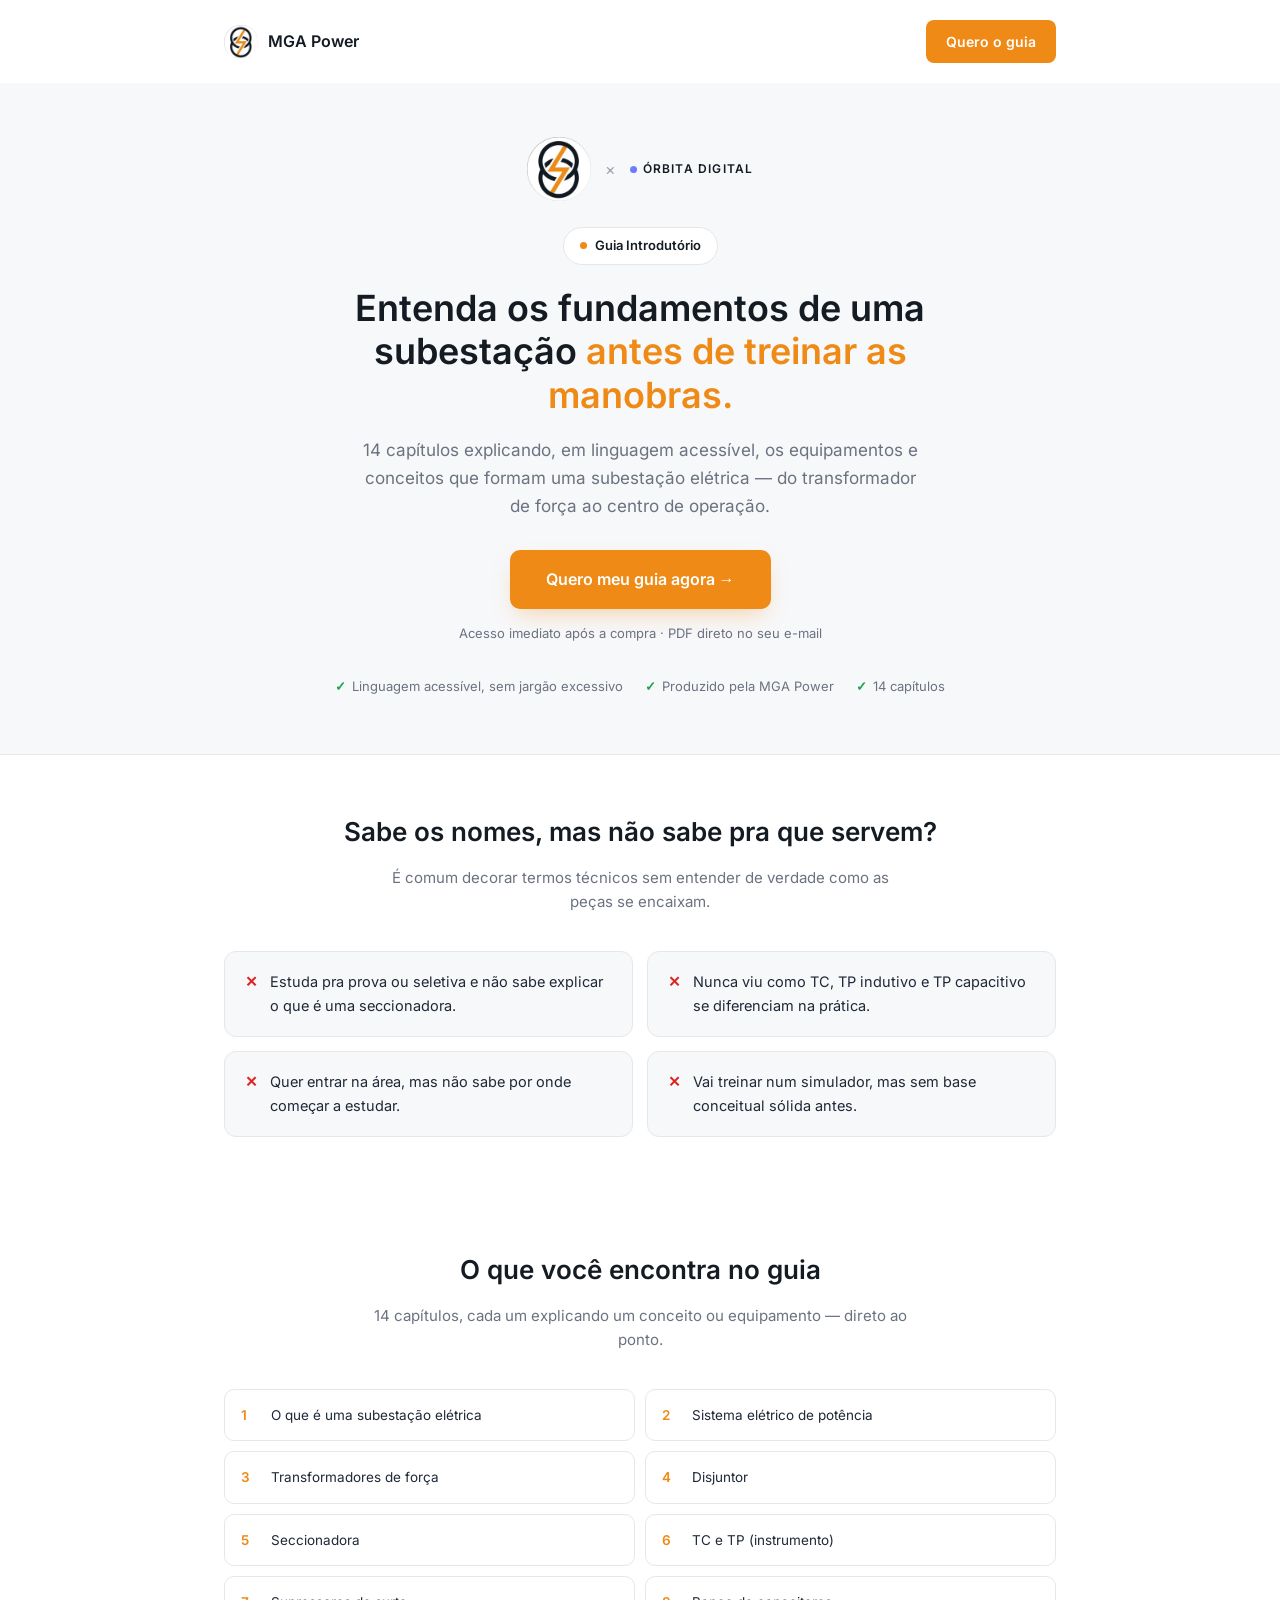
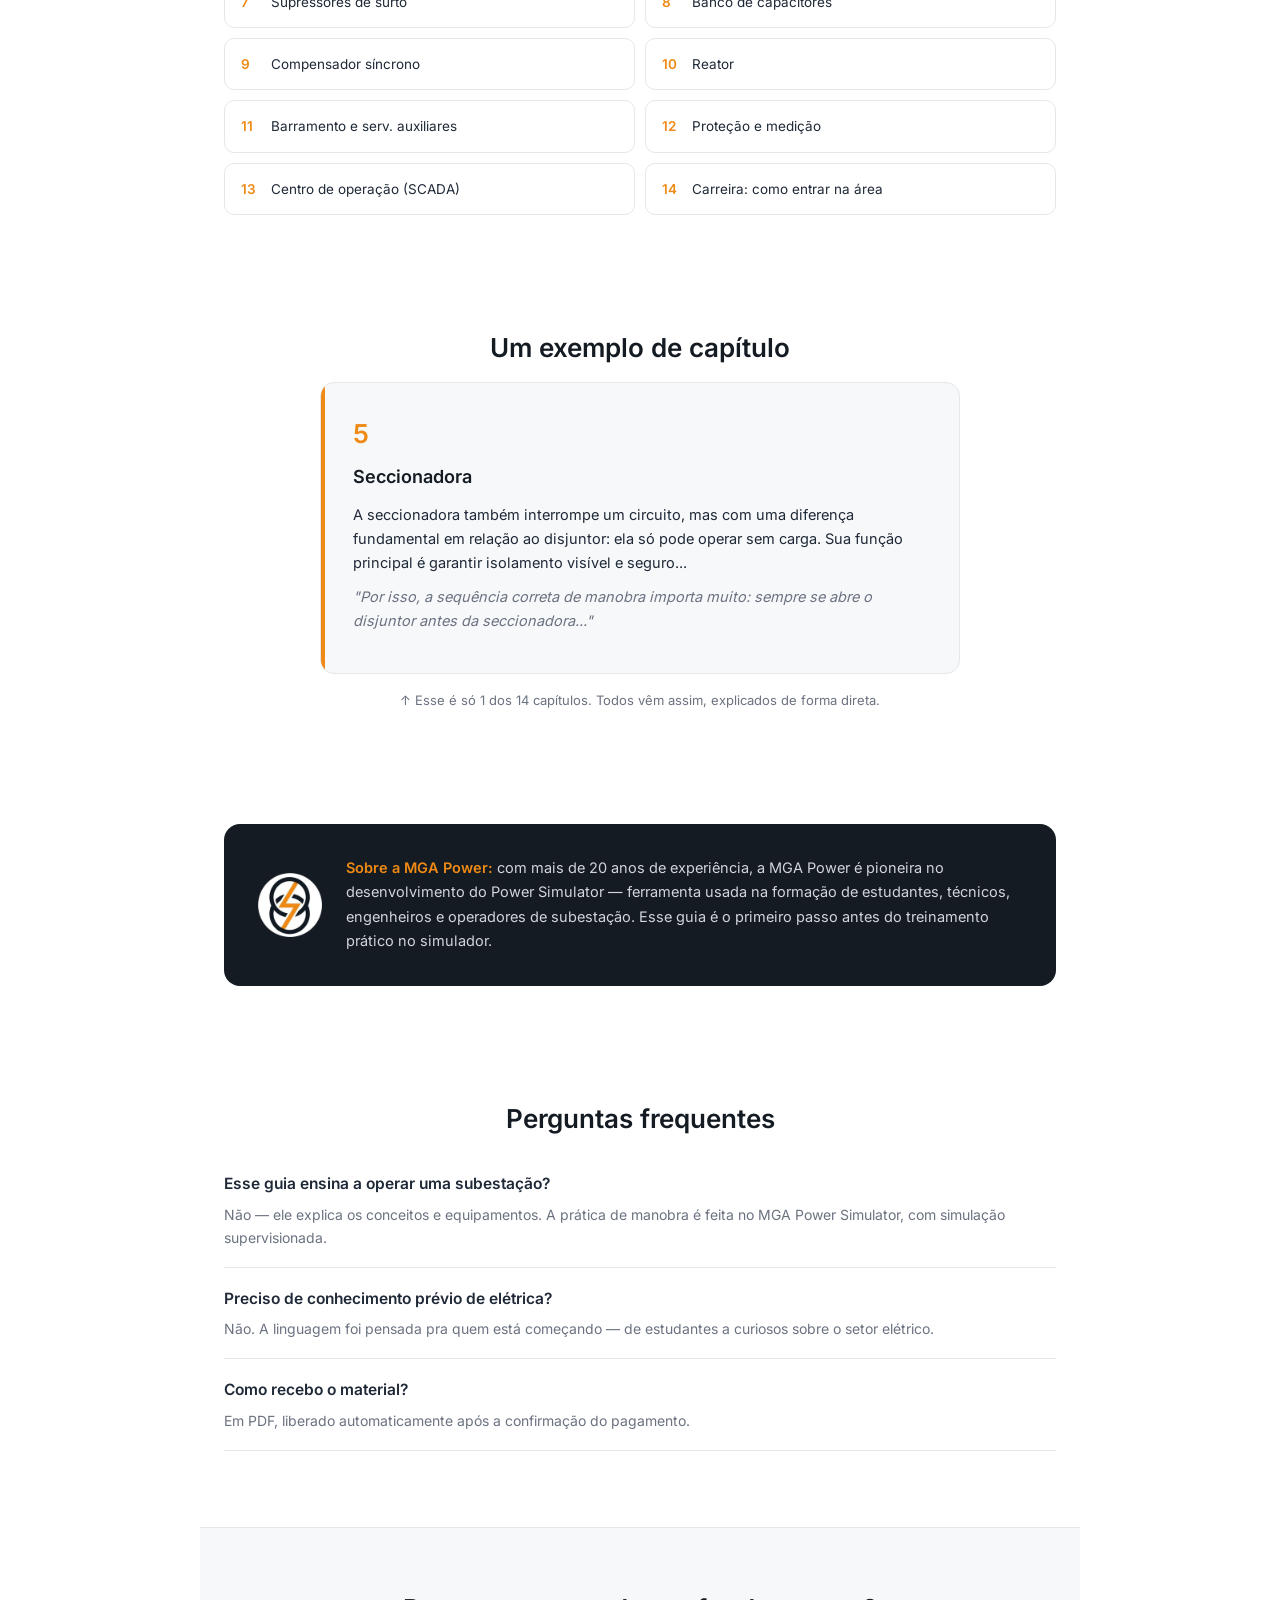
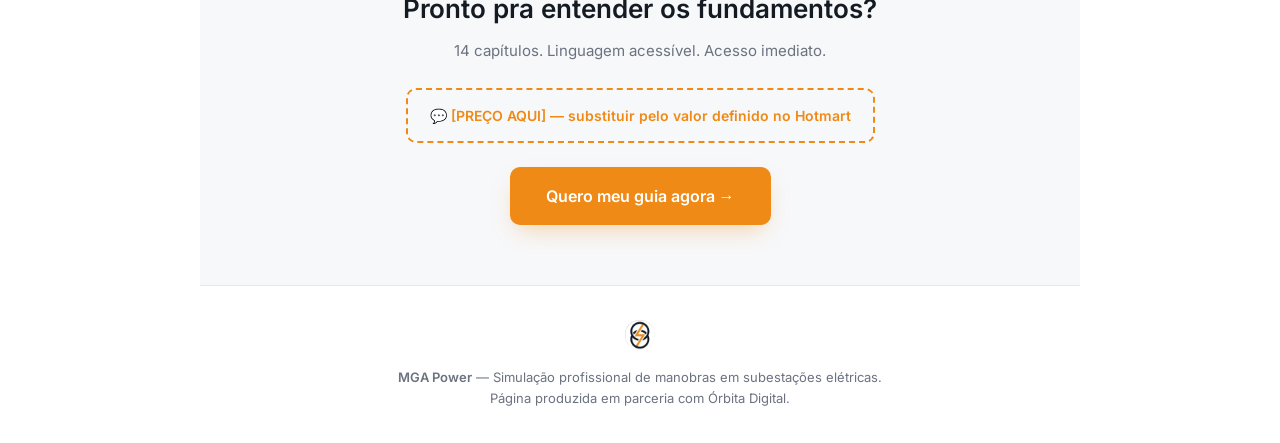
==== mga-power-ebook/index.html @ 6ba68a92 "Publica página de vendas do e-book Fundamentos de Subestações" ====
<!doctype html>
<html lang="pt-BR">
<head>
<meta charset="UTF-8">
<meta name="viewport" content="width=device-width, initial-scale=1.0">
<title>Fundamentos de Subestações Elétricas: Guia Introdutório — MGA Power</title>
<style>
/* cyrillic-ext */
@font-face {
  font-family: 'Inter';
  font-style: normal;
  font-weight: 400;
  font-display: swap;
  src: url([data-uri]) format('woff2');
  unicode-range: U+0460-052F, U+1C80-1C8A, U+20B4, U+2DE0-2DFF, U+A640-A69F, U+FE2E-FE2F;
}
/* cyrillic */
@font-face {
  font-family: 'Inter';
  font-style: normal;
  font-weight: 400;
  font-display: swap;
  src: url([data-uri]) format('woff2');
  unicode-range: U+0301, U+0400-045F, U+0490-0491, U+04B0-04B1, U+2116;
}
/* greek-ext */
@font-face {
  font-family: 'Inter';
  font-style: normal;
  font-weight: 400;
  font-display: swap;
  src: url([data-uri]) format('woff2');
  unicode-range: U+1F00-1FFF;
}
/* greek */
@font-face {
  font-family: 'Inter';
  font-style: normal;
  font-weight: 400;
  font-display: swap;
  src: url([data-uri]) format('woff2');
  unicode-range: U+0370-0377, U+037A-037F, U+0384-038A, U+038C, U+038E-03A1, U+03A3-03FF;
}
/* vietnamese */
@font-face {
  font-family: 'Inter';
  font-style: normal;
  font-weight: 400;
  font-display: swap;
  src: url([data-uri]) format('woff2');
  unicode-range: U+0102-0103, U+0110-0111, U+0128-0129, U+0168-0169, U+01A0-01A1, U+01AF-01B0, U+0300-0301, U+0303-0304, U+0308-0309, U+0323, U+0329, U+1EA0-1EF9, U+20AB;
}
/* latin-ext */
@font-face {
  font-family: 'Inter';
  font-style: normal;
  font-weight: 400;
  font-display: swap;
  src: url([data-uri]) format('woff2');
  unicode-range: U+0100-02BA, U+02BD-02C5, U+02C7-02CC, U+02CE-02D7, U+02DD-02FF, U+0304, U+0308, U+0329, U+1D00-1DBF, U+1E00-1E9F, U+1EF2-1EFF, U+2020, U+20A0-20AB, U+20AD-20C0, U+2113, U+2C60-2C7F, U+A720-A7FF;
}
/* latin */
@font-face {
  font-family: 'Inter';
  font-style: normal;
  font-weight: 400;
  font-display: swap;
  src: url([data-uri]) format('woff2');
  unicode-range: U+0000-00FF, U+0131, U+0152-0153, U+02BB-02BC, U+02C6, U+02DA, U+02DC, U+0304, U+0308, U+0329, U+2000-206F, U+20AC, U+2122, U+2191, U+2193, U+2212, U+2215, U+FEFF, U+FFFD;
}
/* cyrillic-ext */
@font-face {
  font-family: 'Inter';
  font-style: normal;
  font-weight: 500;
  font-display: swap;
  src: url([data-uri]) format('woff2');
  unicode-range: U+0460-052F, U+1C80-1C8A, U+20B4, U+2DE0-2DFF, U+A640-A69F, U+FE2E-FE2F;
}
/* cyrillic */
@font-face {
  font-family: 'Inter';
  font-style: normal;
  font-weight: 500;
  font-display: swap;
  src: url([data-uri]) format('woff2');
  unicode-range: U+0301, U+0400-045F, U+0490-0491, U+04B0-04B1, U+2116;
}
/* greek-ext */
@font-face {
  font-family: 'Inter';
  font-style: normal;
  font-weight: 500;
  font-display: swap;
  src: url([data-uri]) format('woff2');
  unicode-range: U+1F00-1FFF;
}
/* greek */
@font-face {
  font-family: 'Inter';
  font-style: normal;
  font-weight: 500;
  font-display: swap;
  src: url([data-uri]) format('woff2');
  unicode-range: U+0370-0377, U+037A-037F, U+0384-038A, U+038C, U+038E-03A1, U+03A3-03FF;
}
/* vietnamese */
@font-face {
  font-family: 'Inter';
  font-style: normal;
  font-weight: 500;
  font-display: swap;
  src: url([data-uri]) format('woff2');
  unicode-range: U+0102-0103, U+0110-0111, U+0128-0129, U+0168-0169, U+01A0-01A1, U+01AF-01B0, U+0300-0301, U+0303-0304, U+0308-0309, U+0323, U+0329, U+1EA0-1EF9, U+20AB;
}
/* latin-ext */
@font-face {
  font-family: 'Inter';
  font-style: normal;
  font-weight: 500;
  font-display: swap;
  src: url([data-uri]) format('woff2');
  unicode-range: U+0100-02BA, U+02BD-02C5, U+02C7-02CC, U+02CE-02D7, U+02DD-02FF, U+0304, U+0308, U+0329, U+1D00-1DBF, U+1E00-1E9F, U+1EF2-1EFF, U+2020, U+20A0-20AB, U+20AD-20C0, U+2113, U+2C60-2C7F, U+A720-A7FF;
}
/* latin */
@font-face {
  font-family: 'Inter';
  font-style: normal;
  font-weight: 500;
  font-display: swap;
  src: url([data-uri]) format('woff2');
  unicode-range: U+0000-00FF, U+0131, U+0152-0153, U+02BB-02BC, U+02C6, U+02DA, U+02DC, U+0304, U+0308, U+0329, U+2000-206F, U+20AC, U+2122, U+2191, U+2193, U+2212, U+2215, U+FEFF, U+FFFD;
}
/* cyrillic-ext */
@font-face {
  font-family: 'Inter';
  font-style: normal;
  font-weight: 600;
  font-display: swap;
  src: url([data-uri]) format('woff2');
  unicode-range: U+0460-052F, U+1C80-1C8A, U+20B4, U+2DE0-2DFF, U+A640-A69F, U+FE2E-FE2F;
}
/* cyrillic */
@font-face {
  font-family: 'Inter';
  font-style: normal;
  font-weight: 600;
  font-display: swap;
  src: url([data-uri]) format('woff2');
  unicode-range: U+0301, U+0400-045F, U+0490-0491, U+04B0-04B1, U+2116;
}
/* greek-ext */
@font-face {
  font-family: 'Inter';
  font-style: normal;
  font-weight: 600;
  font-display: swap;
  src: url([data-uri]) format('woff2');
  unicode-range: U+1F00-1FFF;
}
/* greek */
@font-face {
  font-family: 'Inter';
  font-style: normal;
  font-weight: 600;
  font-display: swap;
  src: url([data-uri]) format('woff2');
  unicode-range: U+0370-0377, U+037A-037F, U+0384-038A, U+038C, U+038E-03A1, U+03A3-03FF;
}
/* vietnamese */
@font-face {
  font-family: 'Inter';
  font-style: normal;
  font-weight: 600;
  font-display: swap;
  src: url([data-uri]) format('woff2');
  unicode-range: U+0102-0103, U+0110-0111, U+0128-0129, U+0168-0169, U+01A0-01A1, U+01AF-01B0, U+0300-0301, U+0303-0304, U+0308-0309, U+0323, U+0329, U+1EA0-1EF9, U+20AB;
}
/* latin-ext */
@font-face {
  font-family: 'Inter';
  font-style: normal;
  font-weight: 600;
  font-display: swap;
  src: url([data-uri]) format('woff2');
  unicode-range: U+0100-02BA, U+02BD-02C5, U+02C7-02CC, U+02CE-02D7, U+02DD-02FF, U+0304, U+0308, U+0329, U+1D00-1DBF, U+1E00-1E9F, U+1EF2-1EFF, U+2020, U+20A0-20AB, U+20AD-20C0, U+2113, U+2C60-2C7F, U+A720-A7FF;
}
/* latin */
@font-face {
  font-family: 'Inter';
  font-style: normal;
  font-weight: 600;
  font-display: swap;
  src: url([data-uri]) format('woff2');
  unicode-range: U+0000-00FF, U+0131, U+0152-0153, U+02BB-02BC, U+02C6, U+02DA, U+02DC, U+0304, U+0308, U+0329, U+2000-206F, U+20AC, U+2122, U+2191, U+2193, U+2212, U+2215, U+FEFF, U+FFFD;
}
/* cyrillic-ext */
@font-face {
  font-family: 'JetBrains Mono';
  font-style: normal;
  font-weight: 400;
  font-display: swap;
  src: url([data-uri]) format('woff2');
  unicode-range: U+0460-052F, U+1C80-1C8A, U+20B4, U+2DE0-2DFF, U+A640-A69F, U+FE2E-FE2F;
}
/* cyrillic */
@font-face {
  font-family: 'JetBrains Mono';
  font-style: normal;
  font-weight: 400;
  font-display: swap;
  src: url([data-uri]) format('woff2');
  unicode-range: U+0301, U+0400-045F, U+0490-0491, U+04B0-04B1, U+2116;
}
/* greek */
@font-face {
  font-family: 'JetBrains Mono';
  font-style: normal;
  font-weight: 400;
  font-display: swap;
  src: url([data-uri]) format('woff2');
  unicode-range: U+0370-0377, U+037A-037F, U+0384-038A, U+038C, U+038E-03A1, U+03A3-03FF;
}
/* vietnamese */
@font-face {
  font-family: 'JetBrains Mono';
  font-style: normal;
  font-weight: 400;
  font-display: swap;
  src: url([data-uri]) format('woff2');
  unicode-range: U+0102-0103, U+0110-0111, U+0128-0129, U+0168-0169, U+01A0-01A1, U+01AF-01B0, U+0300-0301, U+0303-0304, U+0308-0309, U+0323, U+0329, U+1EA0-1EF9, U+20AB;
}
/* latin-ext */
@font-face {
  font-family: 'JetBrains Mono';
  font-style: normal;
  font-weight: 400;
  font-display: swap;
  src: url([data-uri]) format('woff2');
  unicode-range: U+0100-02BA, U+02BD-02C5, U+02C7-02CC, U+02CE-02D7, U+02DD-02FF, U+0304, U+0308, U+0329, U+1D00-1DBF, U+1E00-1E9F, U+1EF2-1EFF, U+2020, U+20A0-20AB, U+20AD-20C0, U+2113, U+2C60-2C7F, U+A720-A7FF;
}
/* latin */
@font-face {
  font-family: 'JetBrains Mono';
  font-style: normal;
  font-weight: 400;
  font-display: swap;
  src: url([data-uri]) format('woff2');
  unicode-range: U+0000-00FF, U+0131, U+0152-0153, U+02BB-02BC, U+02C6, U+02DA, U+02DC, U+0304, U+0308, U+0329, U+2000-206F, U+20AC, U+2122, U+2191, U+2193, U+2212, U+2215, U+FEFF, U+FFFD;
}
/* cyrillic-ext */
@font-face {
  font-family: 'JetBrains Mono';
  font-style: normal;
  font-weight: 500;
  font-display: swap;
  src: url([data-uri]) format('woff2');
  unicode-range: U+0460-052F, U+1C80-1C8A, U+20B4, U+2DE0-2DFF, U+A640-A69F, U+FE2E-FE2F;
}
/* cyrillic */
@font-face {
  font-family: 'JetBrains Mono';
  font-style: normal;
  font-weight: 500;
  font-display: swap;
  src: url([data-uri]) format('woff2');
  unicode-range: U+0301, U+0400-045F, U+0490-0491, U+04B0-04B1, U+2116;
}
/* greek */
@font-face {
  font-family: 'JetBrains Mono';
  font-style: normal;
  font-weight: 500;
  font-display: swap;
  src: url([data-uri]) format('woff2');
  unicode-range: U+0370-0377, U+037A-037F, U+0384-038A, U+038C, U+038E-03A1, U+03A3-03FF;
}
/* vietnamese */
@font-face {
  font-family: 'JetBrains Mono';
  font-style: normal;
  font-weight: 500;
  font-display: swap;
  src: url([data-uri]) format('woff2');
  unicode-range: U+0102-0103, U+0110-0111, U+0128-0129, U+0168-0169, U+01A0-01A1, U+01AF-01B0, U+0300-0301, U+0303-0304, U+0308-0309, U+0323, U+0329, U+1EA0-1EF9, U+20AB;
}
/* latin-ext */
@font-face {
  font-family: 'JetBrains Mono';
  font-style: normal;
  font-weight: 500;
  font-display: swap;
  src: url([data-uri]) format('woff2');
  unicode-range: U+0100-02BA, U+02BD-02C5, U+02C7-02CC, U+02CE-02D7, U+02DD-02FF, U+0304, U+0308, U+0329, U+1D00-1DBF, U+1E00-1E9F, U+1EF2-1EFF, U+2020, U+20A0-20AB, U+20AD-20C0, U+2113, U+2C60-2C7F, U+A720-A7FF;
}
/* latin */
@font-face {
  font-family: 'JetBrains Mono';
  font-style: normal;
  font-weight: 500;
  font-display: swap;
  src: url([data-uri]) format('woff2');
  unicode-range: U+0000-00FF, U+0131, U+0152-0153, U+02BB-02BC, U+02C6, U+02DA, U+02DC, U+0304, U+0308, U+0329, U+2000-206F, U+20AC, U+2122, U+2191, U+2193, U+2212, U+2215, U+FEFF, U+FFFD;
}
/* devanagari */
@font-face {
  font-family: 'Poppins';
  font-style: normal;
  font-weight: 400;
  font-display: swap;
  src: url([data-uri]) format('woff2');
  unicode-range: U+0900-097F, U+1CD0-1CF9, U+200C-200D, U+20A8, U+20B9, U+20F0, U+25CC, U+A830-A839, U+A8E0-A8FF, U+11B00-11B09;
}
/* latin-ext */
@font-face {
  font-family: 'Poppins';
  font-style: normal;
  font-weight: 400;
  font-display: swap;
  src: url([data-uri]) format('woff2');
  unicode-range: U+0100-02BA, U+02BD-02C5, U+02C7-02CC, U+02CE-02D7, U+02DD-02FF, U+0304, U+0308, U+0329, U+1D00-1DBF, U+1E00-1E9F, U+1EF2-1EFF, U+2020, U+20A0-20AB, U+20AD-20C0, U+2113, U+2C60-2C7F, U+A720-A7FF;
}
/* latin */
@font-face {
  font-family: 'Poppins';
  font-style: normal;
  font-weight: 400;
  font-display: swap;
  src: url([data-uri]) format('woff2');
  unicode-range: U+0000-00FF, U+0131, U+0152-0153, U+02BB-02BC, U+02C6, U+02DA, U+02DC, U+0304, U+0308, U+0329, U+2000-206F, U+20AC, U+2122, U+2191, U+2193, U+2212, U+2215, U+FEFF, U+FFFD;
}
/* devanagari */
@font-face {
  font-family: 'Poppins';
  font-style: normal;
  font-weight: 600;
  font-display: swap;
  src: url([data-uri]) format('woff2');
  unicode-range: U+0900-097F, U+1CD0-1CF9, U+200C-200D, U+20A8, U+20B9, U+20F0, U+25CC, U+A830-A839, U+A8E0-A8FF, U+11B00-11B09;
}
/* latin-ext */
@font-face {
  font-family: 'Poppins';
  font-style: normal;
  font-weight: 600;
  font-display: swap;
  src: url([data-uri]) format('woff2');
  unicode-range: U+0100-02BA, U+02BD-02C5, U+02C7-02CC, U+02CE-02D7, U+02DD-02FF, U+0304, U+0308, U+0329, U+1D00-1DBF, U+1E00-1E9F, U+1EF2-1EFF, U+2020, U+20A0-20AB, U+20AD-20C0, U+2113, U+2C60-2C7F, U+A720-A7FF;
}
/* latin */
@font-face {
  font-family: 'Poppins';
  font-style: normal;
  font-weight: 600;
  font-display: swap;
  src: url([data-uri]) format('woff2');
  unicode-range: U+0000-00FF, U+0131, U+0152-0153, U+02BB-02BC, U+02C6, U+02DA, U+02DC, U+0304, U+0308, U+0329, U+2000-206F, U+20AC, U+2122, U+2191, U+2193, U+2212, U+2215, U+FEFF, U+FFFD;
}
/* devanagari */
@font-face {
  font-family: 'Poppins';
  font-style: normal;
  font-weight: 700;
  font-display: swap;
  src: url([data-uri]) format('woff2');
  unicode-range: U+0900-097F, U+1CD0-1CF9, U+200C-200D, U+20A8, U+20B9, U+20F0, U+25CC, U+A830-A839, U+A8E0-A8FF, U+11B00-11B09;
}
/* latin-ext */
@font-face {
  font-family: 'Poppins';
  font-style: normal;
  font-weight: 700;
  font-display: swap;
  src: url([data-uri]) format('woff2');
  unicode-range: U+0100-02BA, U+02BD-02C5, U+02C7-02CC, U+02CE-02D7, U+02DD-02FF, U+0304, U+0308, U+0329, U+1D00-1DBF, U+1E00-1E9F, U+1EF2-1EFF, U+2020, U+20A0-20AB, U+20AD-20C0, U+2113, U+2C60-2C7F, U+A720-A7FF;
}
/* latin */
@font-face {
  font-family: 'Poppins';
  font-style: normal;
  font-weight: 700;
  font-display: swap;
  src: url([data-uri]) format('woff2');
  unicode-range: U+0000-00FF, U+0131, U+0152-0153, U+02BB-02BC, U+02C6, U+02DA, U+02DC, U+0304, U+0308, U+0329, U+2000-206F, U+20AC, U+2122, U+2191, U+2193, U+2212, U+2215, U+FEFF, U+FFFD;
}
/* devanagari */
@font-face {
  font-family: 'Poppins';
  font-style: normal;
  font-weight: 800;
  font-display: swap;
  src: url([data-uri]) format('woff2');
  unicode-range: U+0900-097F, U+1CD0-1CF9, U+200C-200D, U+20A8, U+20B9, U+20F0, U+25CC, U+A830-A839, U+A8E0-A8FF, U+11B00-11B09;
}
/* latin-ext */
@font-face {
  font-family: 'Poppins';
  font-style: normal;
  font-weight: 800;
  font-display: swap;
  src: url([data-uri]) format('woff2');
  unicode-range: U+0100-02BA, U+02BD-02C5, U+02C7-02CC, U+02CE-02D7, U+02DD-02FF, U+0304, U+0308, U+0329, U+1D00-1DBF, U+1E00-1E9F, U+1EF2-1EFF, U+2020, U+20A0-20AB, U+20AD-20C0, U+2113, U+2C60-2C7F, U+A720-A7FF;
}
/* latin */
@font-face {
  font-family: 'Poppins';
  font-style: normal;
  font-weight: 800;
  font-display: swap;
  src: url([data-uri]) format('woff2');
  unicode-range: U+0000-00FF, U+0131, U+0152-0153, U+02BB-02BC, U+02C6, U+02DA, U+02DC, U+0304, U+0308, U+0329, U+2000-206F, U+20AC, U+2122, U+2191, U+2193, U+2212, U+2215, U+FEFF, U+FFFD;
}

</style>
<style>
  :root{
    --bg:#ffffff;
    --bg-alt:#f7f8fa;
    --orange:#EE8A15;
    --navy:#141B22;
    --text:#1f2937;
    --dim:#6b7280;
    --border:#e5e7eb;
    --green:#16a34a;
  }
  *{box-sizing:border-box;margin:0;padding:0;}
  html{scroll-behavior:smooth;}
  body{background:var(--bg);color:var(--text);font-family:'Inter',sans-serif;line-height:1.65;}
  h1,h2,h3{font-family:'Inter',sans-serif;color:var(--navy);}
  a{color:inherit;}
  .wrap{max-width:880px;margin:0 auto;padding:0 24px;}

  nav{display:flex;align-items:center;justify-content:space-between;padding:20px 24px;max-width:880px;margin:0 auto;}
  .brand{display:flex;align-items:center;gap:10px;font-weight:800;font-size:16px;color:var(--navy);}
  .brand img{height:34px;width:34px;}
  .nav-cta{font-size:14px;font-weight:700;padding:10px 20px;border-radius:8px;background:var(--orange);color:#fff;text-decoration:none;}

  .hero{text-align:center;padding:54px 24px 56px;background:var(--bg-alt);border-bottom:1px solid var(--border);}
  .logos{display:flex;align-items:center;justify-content:center;gap:14px;margin-bottom:26px;}
  .logos img{height:64px;width:64px;}
  .logos .x{color:#9ca3af;font-size:16px;}
  .orbita-mark{display:flex;align-items:center;gap:6px;font-weight:700;font-size:12px;letter-spacing:1.2px;text-transform:uppercase;color:var(--navy);}
  .orbita-mark .dot{width:7px;height:7px;border-radius:50%;background:linear-gradient(135deg,#4a9eff,#8b5cf6);}
  .eyebrow{display:inline-flex;align-items:center;gap:8px;font-size:13px;font-weight:700;color:var(--navy);background:#fff;border:1px solid var(--border);padding:7px 16px;border-radius:999px;margin-bottom:22px;}
  .eyebrow .dot{width:7px;height:7px;border-radius:50%;background:var(--orange);}
  .hero h1{font-size:36px;font-weight:800;line-height:1.22;margin-bottom:18px;max-width:680px;margin-left:auto;margin-right:auto;}
  .hero h1 .accent{color:var(--orange);}
  .hero p.sub{font-size:17px;color:var(--dim);max-width:560px;margin:0 auto 30px;}
  .cta-btn{display:inline-block;font-weight:700;font-size:16px;padding:16px 36px;border-radius:10px;text-decoration:none;color:#fff;background:var(--orange);box-shadow:0 10px 24px -8px #ee8a1566;}
  .cta-sub{margin-top:14px;font-size:13px;color:var(--dim);}
  .trust-row{display:flex;gap:22px;justify-content:center;margin-top:32px;flex-wrap:wrap;font-size:13px;color:var(--dim);}
  .trust-row span{display:flex;align-items:center;gap:6px;}
  .trust-row .ico{color:var(--green);font-weight:800;}

  section{padding:56px 0;}
  .section-title{font-size:26px;font-weight:800;text-align:center;margin-bottom:12px;}
  .section-sub{text-align:center;color:var(--dim);max-width:540px;margin:0 auto 36px;font-size:15px;}

  .pain-grid{display:grid;grid-template-columns:1fr 1fr;gap:14px;}
  .pain-item{background:var(--bg-alt);border:1px solid var(--border);border-radius:12px;padding:18px 20px;font-size:14.5px;color:var(--text);display:flex;gap:12px;align-items:flex-start;}
  .pain-item .x{color:#dc2626;font-weight:800;flex-shrink:0;}

  .chapters-grid{display:grid;grid-template-columns:1fr 1fr;gap:10px;}
  .chapter-chip{background:#fff;border:1px solid var(--border);border-radius:10px;padding:14px 16px;font-size:13.5px;display:flex;gap:10px;align-items:center;}
  .chapter-chip .n{font-weight:800;color:var(--orange);width:20px;flex-shrink:0;}

  .preview-card{background:var(--bg-alt);border:1px solid var(--border);border-radius:14px;padding:30px 32px;max-width:640px;margin:0 auto;position:relative;overflow:hidden;}
  .preview-card::before{content:"";position:absolute;top:0;left:0;width:4px;height:100%;background:var(--orange);}
  .preview-card .num{font-weight:800;font-size:26px;color:var(--orange);margin-bottom:6px;}
  .preview-card h3{font-size:18px;margin-bottom:12px;}
  .preview-card p{font-size:14.5px;color:var(--text);margin-bottom:10px;}
  .preview-tag{text-align:center;font-size:13px;color:var(--dim);margin-top:16px;}

  .about-box{display:flex;gap:24px;align-items:center;background:var(--navy);color:#fff;border-radius:16px;padding:32px 34px;}
  .about-box img{height:64px;width:64px;flex-shrink:0;}
  .about-box p{color:#d1d5db;font-size:14.5px;line-height:1.7;margin:0;}
  .about-box strong{color:var(--orange);}

  .faq-item{border-bottom:1px solid var(--border);padding:18px 0;}
  .faq-item h4{font-size:15.5px;margin-bottom:6px;}
  .faq-item p{font-size:14px;color:var(--dim);}

  .final-cta{text-align:center;padding:60px 24px;margin:20px auto 0;max-width:880px;background:var(--bg-alt);border-top:1px solid var(--border);border-bottom:1px solid var(--border);}
  .price-box{margin:24px 0;}
  .price-placeholder{font-size:14px;font-weight:700;color:var(--orange);border:2px dashed var(--orange);border-radius:10px;padding:14px 22px;display:inline-block;}

  footer{text-align:center;padding:34px 24px;color:var(--dim);font-size:13px;}
  footer img{height:30px;width:30px;margin-bottom:10px;}

  @media (max-width:640px){
    .hero h1{font-size:27px;}
    .pain-grid,.chapters-grid{grid-template-columns:1fr;}
    .about-box{flex-direction:column;text-align:center;}
  }
</style>
</head>
<body>

  <nav>
    <div class="brand"><img src="[data-uri]" alt="MGA Power">MGA Power</div>
    <a href="#comprar" class="nav-cta">Quero o guia</a>
  </nav>

  <div class="hero">
    <div class="logos">
      <img src="[data-uri]" alt="MGA Power">
      <span class="x">×</span>
      <span class="orbita-mark"><span class="dot"></span>Órbita Digital</span>
    </div>
    <span class="eyebrow"><span class="dot"></span>Guia Introdutório</span>
    <h1>Entenda os fundamentos de uma subestação <span class="accent">antes de treinar as manobras.</span></h1>
    <p class="sub">14 capítulos explicando, em linguagem acessível, os equipamentos e conceitos que formam uma subestação elétrica — do transformador de força ao centro de operação.</p>
    <a href="https://pay.hotmart.com/N107026450N" target="_blank" rel="noopener" class="cta-btn">Quero meu guia agora →</a>
    <div class="cta-sub">Acesso imediato após a compra · PDF direto no seu e-mail</div>
    <div class="trust-row">
      <span><span class="ico">✓</span> Linguagem acessível, sem jargão excessivo</span>
      <span><span class="ico">✓</span> Produzido pela MGA Power</span>
      <span><span class="ico">✓</span> 14 capítulos</span>
    </div>
  </div>

  <div class="wrap">

    <section id="dor">
      <h2 class="section-title">Sabe os nomes, mas não sabe pra que servem?</h2>
      <p class="section-sub">É comum decorar termos técnicos sem entender de verdade como as peças se encaixam.</p>
      <div class="pain-grid">
        <div class="pain-item"><span class="x">✕</span> Estuda pra prova ou seletiva e não sabe explicar o que é uma seccionadora.</div>
        <div class="pain-item"><span class="x">✕</span> Nunca viu como TC, TP indutivo e TP capacitivo se diferenciam na prática.</div>
        <div class="pain-item"><span class="x">✕</span> Quer entrar na área, mas não sabe por onde começar a estudar.</div>
        <div class="pain-item"><span class="x">✕</span> Vai treinar num simulador, mas sem base conceitual sólida antes.</div>
      </div>
    </section>

    <section id="solucao">
      <h2 class="section-title">O que você encontra no guia</h2>
      <p class="section-sub">14 capítulos, cada um explicando um conceito ou equipamento — direto ao ponto.</p>
      <div class="chapters-grid">
        <div class="chapter-chip"><span class="n">1</span>O que é uma subestação elétrica</div>
        <div class="chapter-chip"><span class="n">2</span>Sistema elétrico de potência</div>
        <div class="chapter-chip"><span class="n">3</span>Transformadores de força</div>
        <div class="chapter-chip"><span class="n">4</span>Disjuntor</div>
        <div class="chapter-chip"><span class="n">5</span>Seccionadora</div>
        <div class="chapter-chip"><span class="n">6</span>TC e TP (instrumento)</div>
        <div class="chapter-chip"><span class="n">7</span>Supressores de surto</div>
        <div class="chapter-chip"><span class="n">8</span>Banco de capacitores</div>
        <div class="chapter-chip"><span class="n">9</span>Compensador síncrono</div>
        <div class="chapter-chip"><span class="n">10</span>Reator</div>
        <div class="chapter-chip"><span class="n">11</span>Barramento e serv. auxiliares</div>
        <div class="chapter-chip"><span class="n">12</span>Proteção e medição</div>
        <div class="chapter-chip"><span class="n">13</span>Centro de operação (SCADA)</div>
        <div class="chapter-chip"><span class="n">14</span>Carreira: como entrar na área</div>
      </div>
    </section>

    <section id="preview">
      <h2 class="section-title">Um exemplo de capítulo</h2>
      <div class="preview-card">
        <div class="num">5</div>
        <h3>Seccionadora</h3>
        <p>A seccionadora também interrompe um circuito, mas com uma diferença fundamental em relação ao disjuntor: ela só pode operar sem carga. Sua função principal é garantir isolamento visível e seguro...</p>
        <p style="color:var(--dim);font-style:italic;">"Por isso, a sequência correta de manobra importa muito: sempre se abre o disjuntor antes da seccionadora..."</p>
      </div>
      <p class="preview-tag">↑ Esse é só 1 dos 14 capítulos. Todos vêm assim, explicados de forma direta.</p>
    </section>

    <section id="sobre">
      <div class="about-box">
        <img src="[data-uri]" alt="MGA Power">
        <p><strong>Sobre a MGA Power:</strong> com mais de 20 anos de experiência, a MGA Power é pioneira no desenvolvimento do Power Simulator — ferramenta usada na formação de estudantes, técnicos, engenheiros e operadores de subestação. Esse guia é o primeiro passo antes do treinamento prático no simulador.</p>
      </div>
    </section>

    <section id="faq">
      <h2 class="section-title">Perguntas frequentes</h2>
      <div class="faq-item">
        <h4>Esse guia ensina a operar uma subestação?</h4>
        <p>Não — ele explica os conceitos e equipamentos. A prática de manobra é feita no MGA Power Simulator, com simulação supervisionada.</p>
      </div>
      <div class="faq-item">
        <h4>Preciso de conhecimento prévio de elétrica?</h4>
        <p>Não. A linguagem foi pensada pra quem está começando — de estudantes a curiosos sobre o setor elétrico.</p>
      </div>
      <div class="faq-item">
        <h4>Como recebo o material?</h4>
        <p>Em PDF, liberado automaticamente após a confirmação do pagamento.</p>
      </div>
    </section>

  </div>

  <div class="final-cta" id="comprar">
    <h2 class="section-title" style="margin-bottom:8px;">Pronto pra entender os fundamentos?</h2>
    <p class="section-sub" style="margin-bottom:0;">14 capítulos. Linguagem acessível. Acesso imediato.</p>
    <div class="price-box">
      <div class="price-placeholder">💬 [PREÇO AQUI] — substituir pelo valor definido no Hotmart</div>
    </div>
    <a href="https://pay.hotmart.com/N107026450N" target="_blank" rel="noopener" class="cta-btn">Quero meu guia agora →</a>
  </div>

  <footer>
    <img src="[data-uri]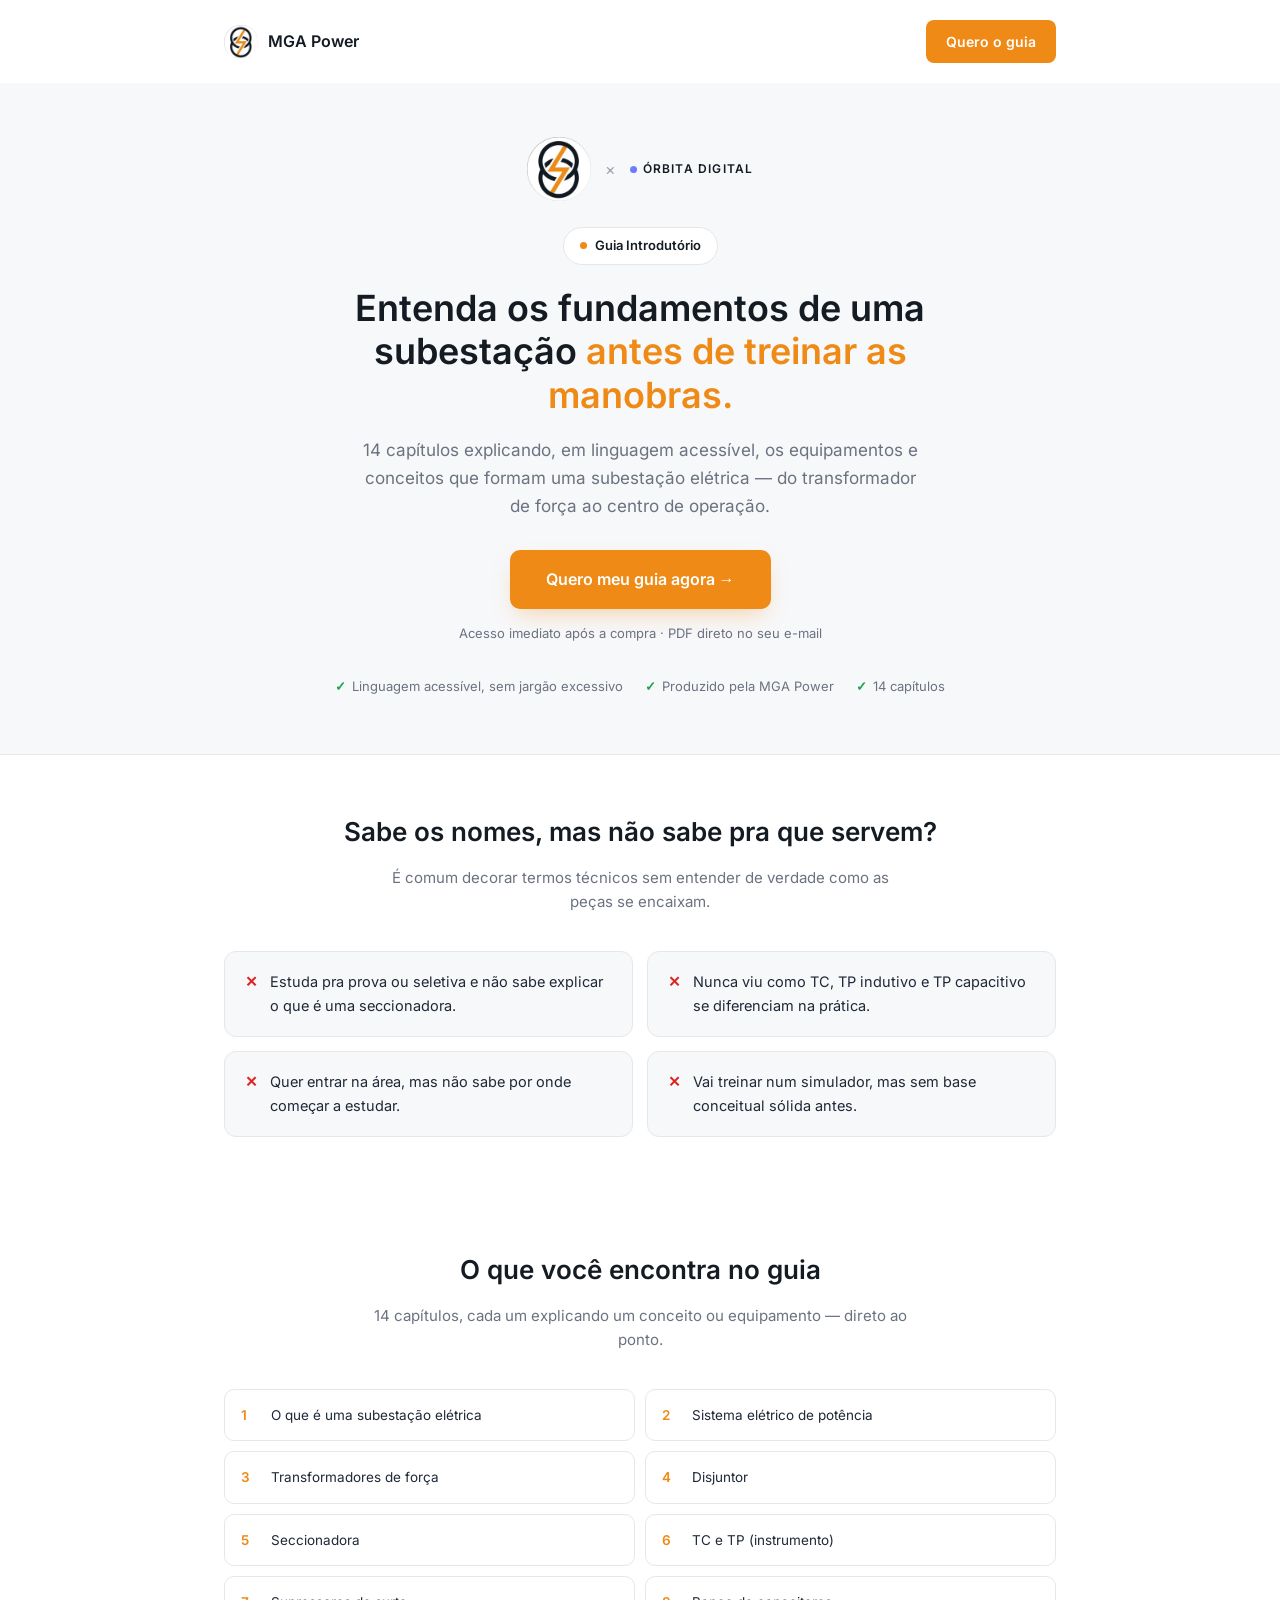
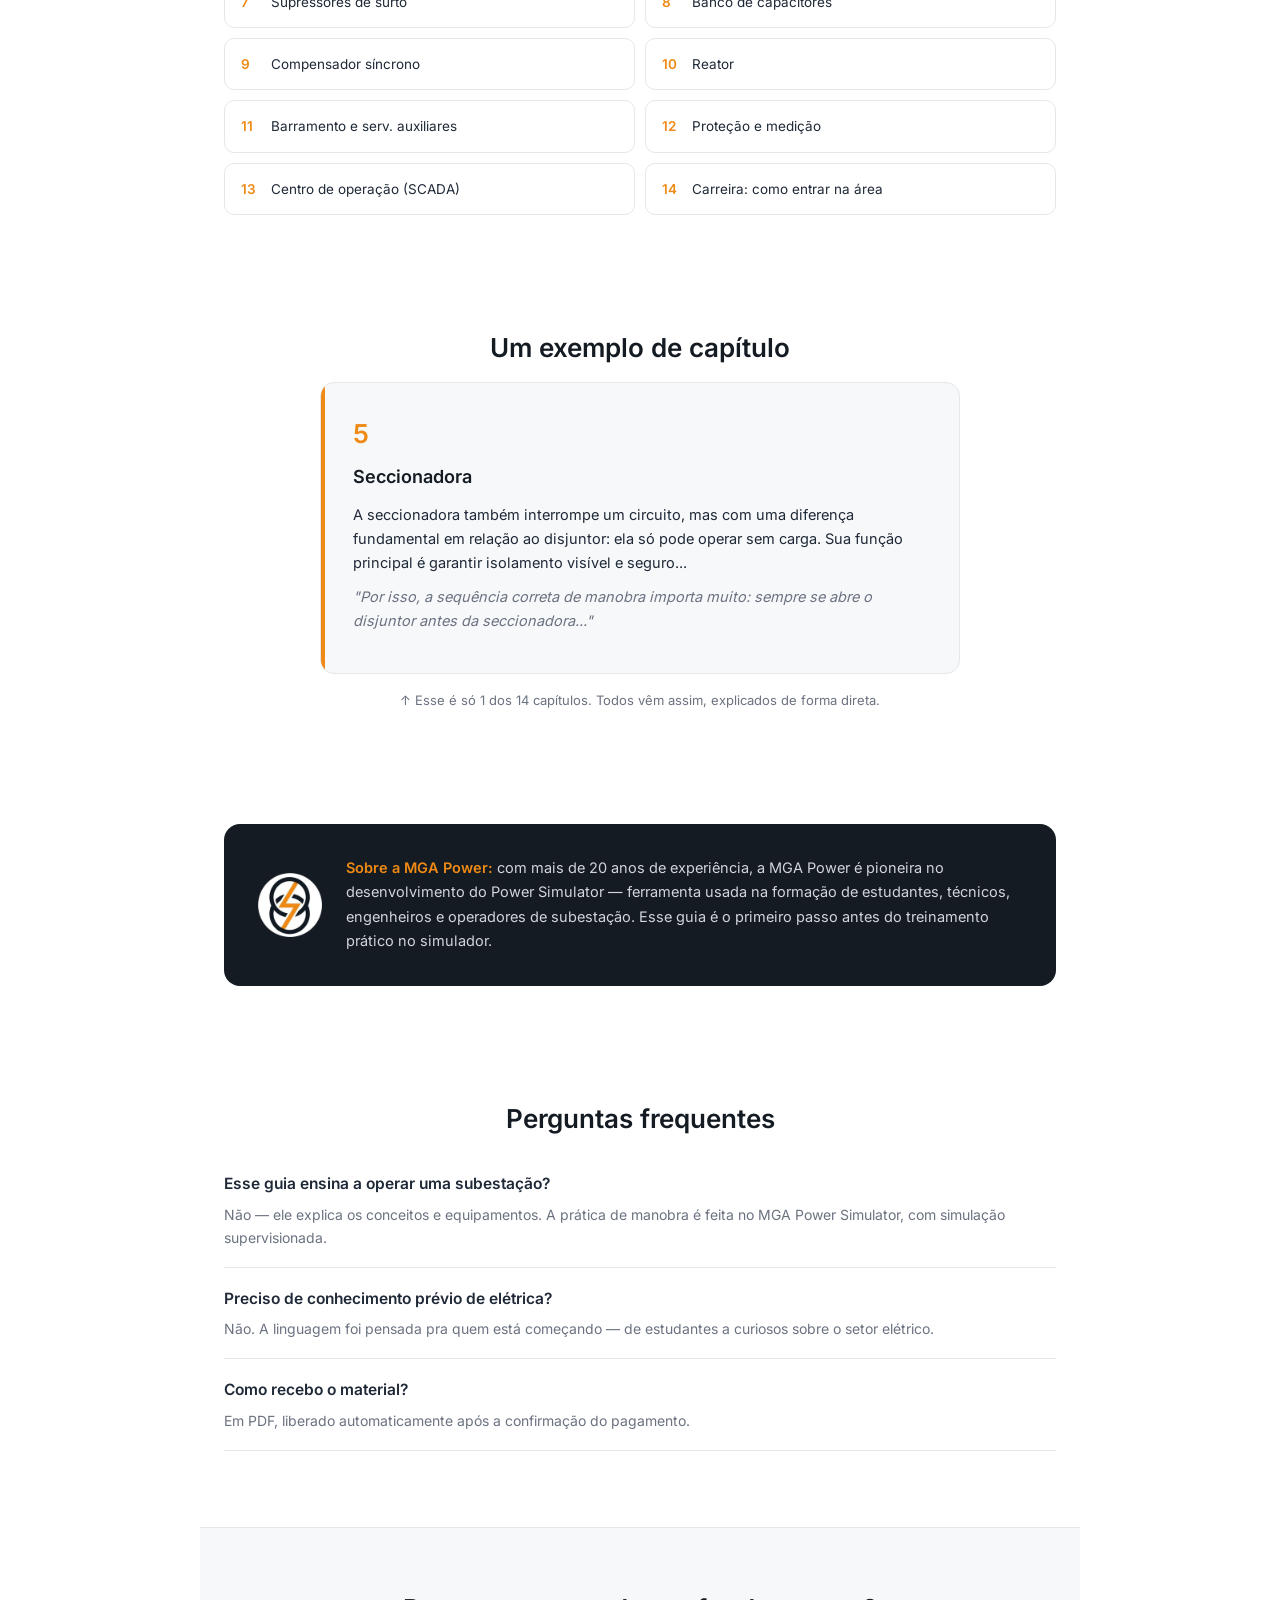
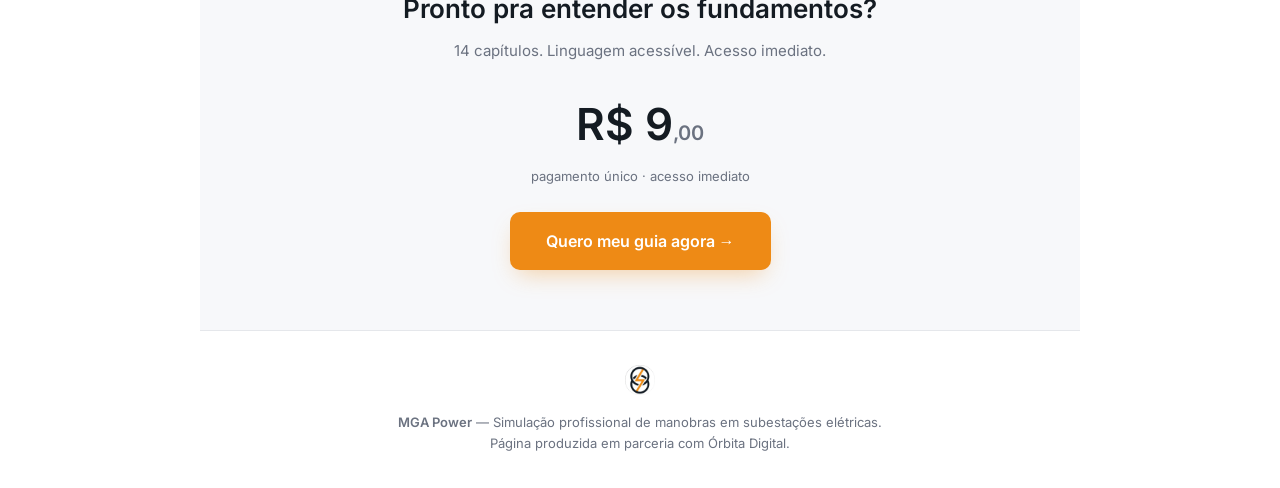
